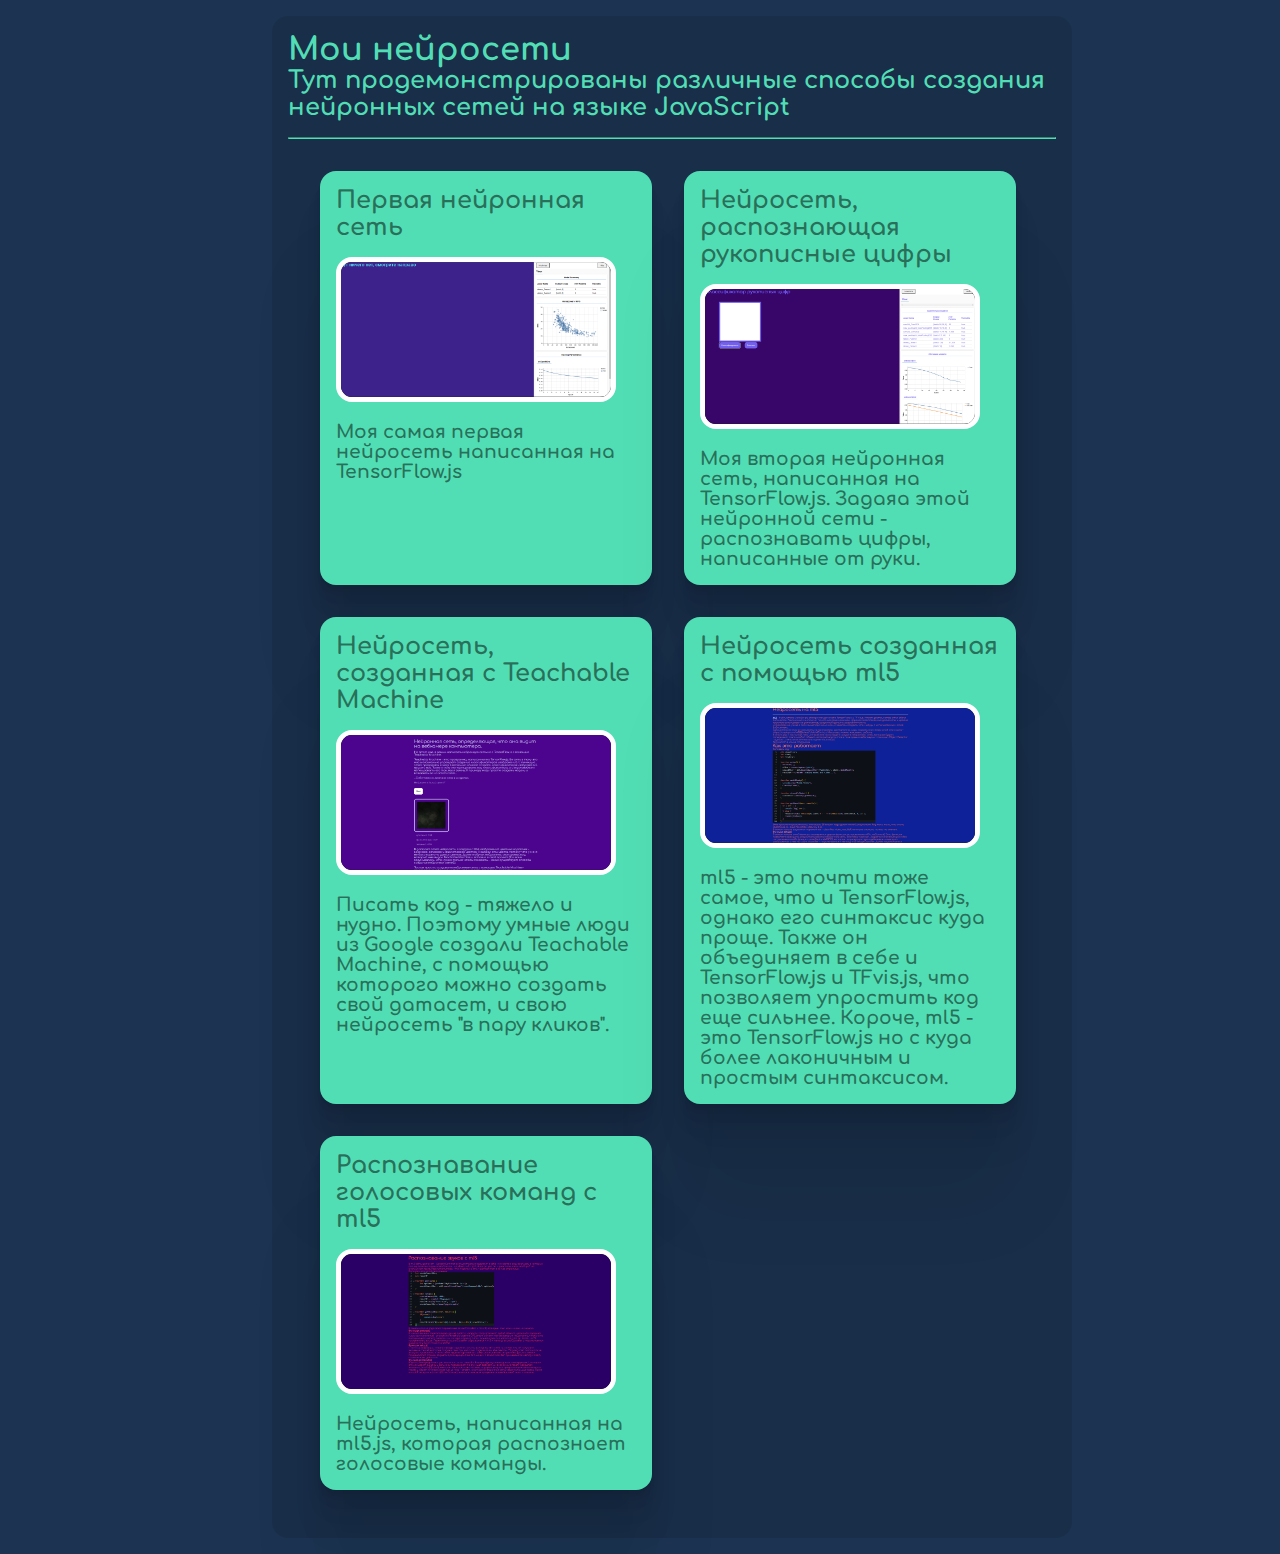
==== index/index.html @ 99d1888d "neurals" ====
<!DOCTYPE html>
<html lang="en">
<head>
    <meta charset="UTF-8">
    <meta http-equiv="X-UA-Compatible" content="IE=edge">
    <meta name="viewport" content="width=device-width, initial-scale=1.0">
    <link rel="stylesheet" href="./index.css">
    <title>Мои нейросети</title>
</head>
<body>
    <div id="Container">
            <h1 class="title">Мои нейросети</h1>
            <h2 class="title">Тут продемонстрированы различные способы создания нейронных сетей на языке JavaScript</h2>
            <hr>

        <div id="Examples">
            <div class="Example">
                <a href="./Neural__1/neural__1.html">
                <h2>Первая нейронная сеть</h2>
                <img src="./Images/Neural__1__Preview.png" alt="preview">
                <h3>Моя самая первая нейросеть написанная на TensorFlow.js</h3>
                </a>
            </div>

            <div class="Example">
                <a href="./Neural__2/neural__2.html">
                <h2>Нейросеть, распознающая рукописные цифры</h2>
                <img src="./Images/neural__2__preview.png" alt="preview">
                <h3>Моя вторая нейронная сеть, написанная на TensorFlow.js. Задаяа этой нейронной сети - распознавать цифры, написанные от руки.</h3>
                </a>
            </div>

            <div class="Example">
                <a href="./Neural__3/neural__3.html">
                <h2>Нейросеть, созданная с Teachable Machine</h2>
                <img src="./Images/Neural__3__preview.png" alt="preview">
                <h3>Писать код - тяжело и нудно. Поэтому умные люди из Google создали Teachable Machine,
                    с помощью которого можно создать свой датасет, и свою нейросеть "в пару кликов".
                </h3>
                </a>
            </div>

            <div class="Example">
                <a href="./Neural__4/index.html">
                <h2>Нейросеть созданная с помощью ml5</h2>
                <img src="./Images/Neural__4__preview.png" alt="preview">
                <h3>ml5 - это почти тоже самое, что и TensorFlow.js, однако его синтаксис куда проще. 
                    Также он объединяет в себе и TensorFlow.js и TFvis.js, что позволяет упростить код
                    еще сильнее. Короче, ml5 - это TensorFlow.js но с куда более лаконичным и простым
                    синтаксисом. 
                </h3>
                </a>
            </div>

            <div class="Example">
                <a href="./Neural__5/index.html">
                <h2>Распознавание голосовых команд с ml5</h2>
                <img src="./Images/Neural__5__preview.png" alt="preview">
                <h3>
                    Нейросеть, написанная на ml5.js, которая распознает голосовые команды.
                </h3>
                </a>
            </div>
        </div>
    </div>
    <script type="text/javascript" src="./index.js"></script>
</body>
</html>
---- index/index.css ----
@import url("https://fonts.googleapis.com/css2?family=Comfortaa:wght@300&display=swap");
* {
  padding: 0;
  margin: 0;
}

body {
  padding-left: 20%;
  padding-right: 20%;
  background: #1c3452;
}

body #Container {
  border-radius: 16px;
  font-family: "Comfortaa", cursive;
  padding: 16px;
  margin: 16px;
  width: 100%;
  height: 100%;
  background: rgba(0, 0, 0, 0.1);
}

body #Container .title {
  color: #52deb4;
}

body #Container hr {
  margin-top: 16px;
  margin-bottom: 16px;
  border-color: #52deb4;
}

body #Container a {
  text-decoration: none;
  color: white;
}

body #Container #Examples {
  margin: 16px;
  display: -webkit-box;
  display: -ms-flexbox;
  display: flex;
  -ms-flex-wrap: wrap;
      flex-wrap: wrap;
}

body #Container #Examples .Example {
  cursor: pointer;
  margin: 16px;
  border-radius: 16px;
  padding: 16px;
  width: 300px;
  background: #52deb4;
  -webkit-box-shadow: 0px 100px 80px rgba(0, 0, 0, 0.07), 0px 41.7776px 33.4221px rgba(0, 0, 0, 0.0503198), 0px 22.3363px 17.869px rgba(0, 0, 0, 0.0417275), 0px 12.5216px 10.0172px rgba(0, 0, 0, 0.035), 0px 6.6501px 5.32008px rgba(0, 0, 0, 0.0282725), 0px 2.76726px 2.21381px rgba(0, 0, 0, 0.0196802);
          box-shadow: 0px 100px 80px rgba(0, 0, 0, 0.07), 0px 41.7776px 33.4221px rgba(0, 0, 0, 0.0503198), 0px 22.3363px 17.869px rgba(0, 0, 0, 0.0417275), 0px 12.5216px 10.0172px rgba(0, 0, 0, 0.035), 0px 6.6501px 5.32008px rgba(0, 0, 0, 0.0282725), 0px 2.76726px 2.21381px rgba(0, 0, 0, 0.0196802);
}

body #Container #Examples .Example h2 {
  color: rgba(0, 0, 0, 0.5);
}

body #Container #Examples .Example img {
  border: white solid 5px;
  background: #000;
  border-radius: 16px;
  height: 135px;
  margin-top: 16px;
  margin-bottom: 16px;
  width: 270px;
}

body #Container #Examples .Example h3 {
  color: rgba(0, 0, 0, 0.5);
}

body #Container #Examples .Example:hover {
  -webkit-transition-duration: 0.3s;
          transition-duration: 0.3s;
  -webkit-transform: scale(1.01);
          transform: scale(1.01);
  margin-top: -1px;
}
/*# sourceMappingURL=index.css.map */
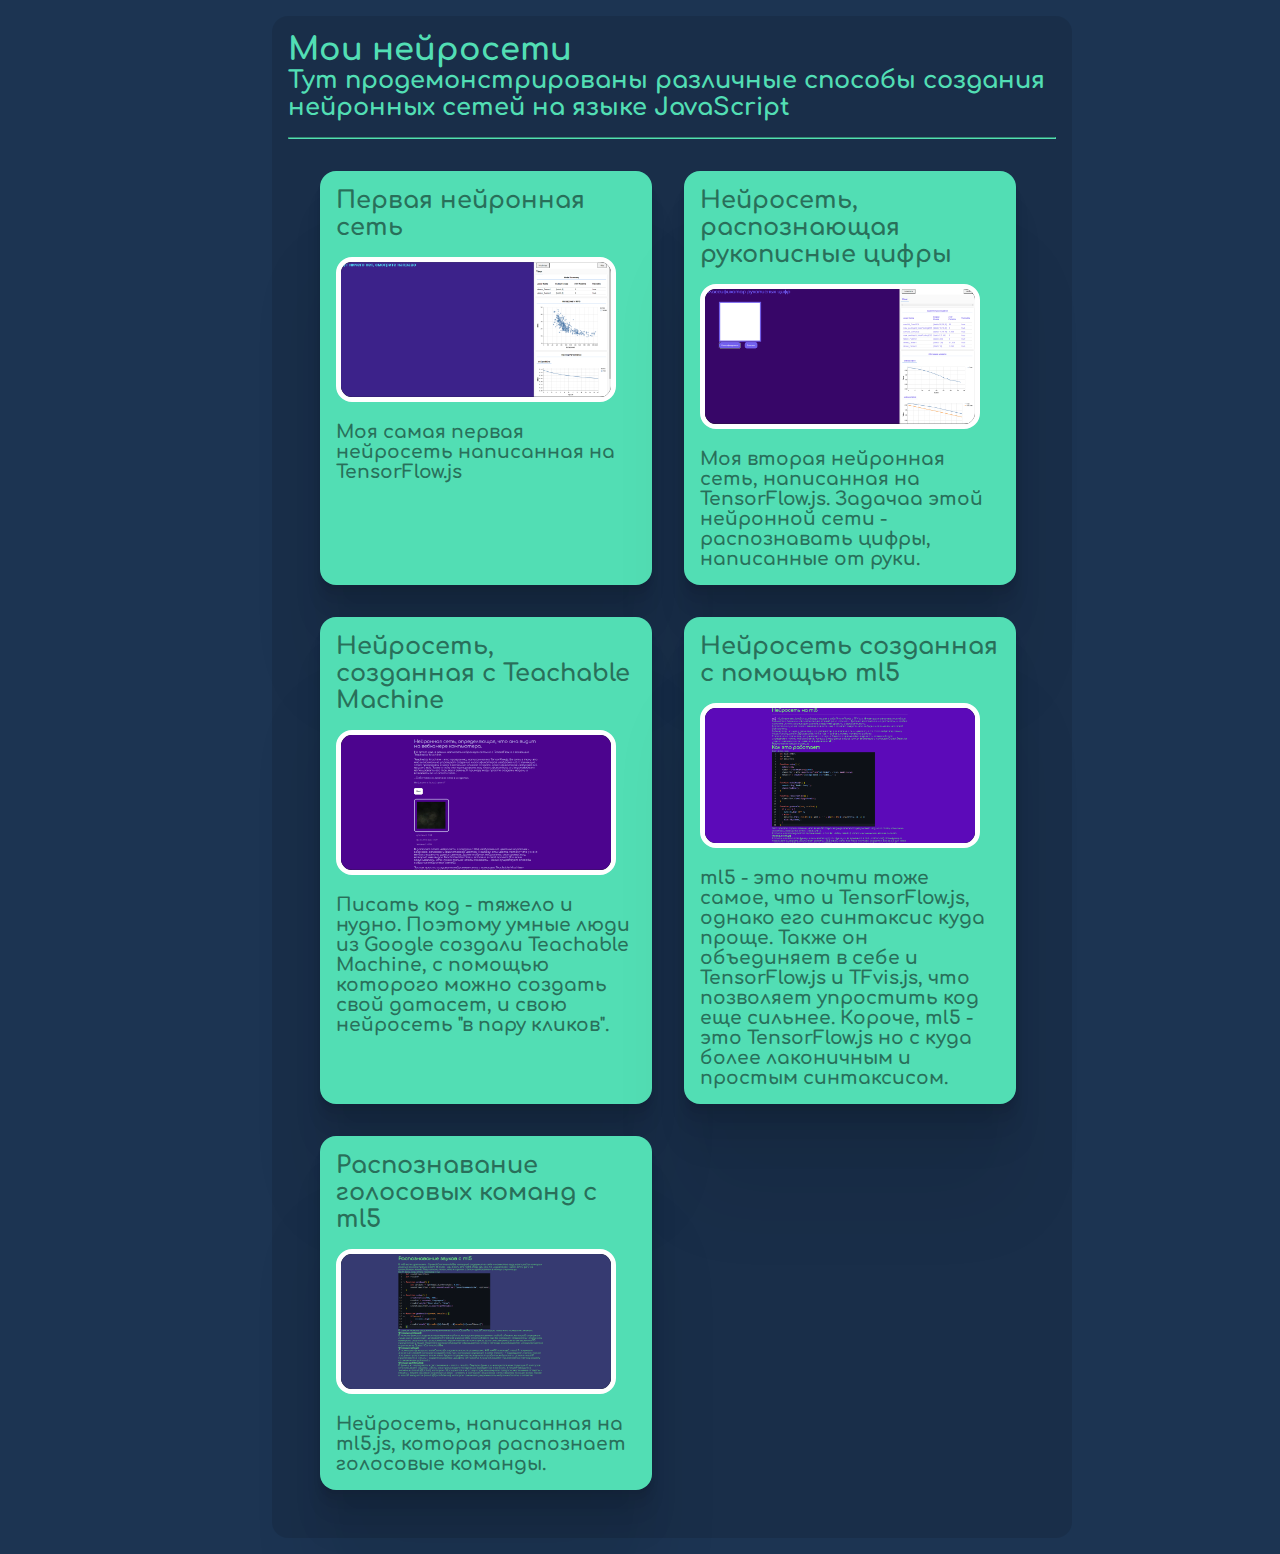
==== commit a0d981b8: "mmm" ====
--- a/index/index.html
+++ b/index/index.html
@@ -26,7 +26,7 @@
                 <a href="./Neural__2/neural__2.html">
                 <h2>Нейросеть, распознающая рукописные цифры</h2>
                 <img src="./Images/neural__2__preview.png" alt="preview">
-                <h3>Моя вторая нейронная сеть, написанная на TensorFlow.js. Задаяа этой нейронной сети - распознавать цифры, написанные от руки.</h3>
+                <h3>Моя вторая нейронная сеть, написанная на TensorFlow.js. Задачаа этой нейронной сети - распознавать цифры, написанные от руки.</h3>
                 </a>
             </div>
 
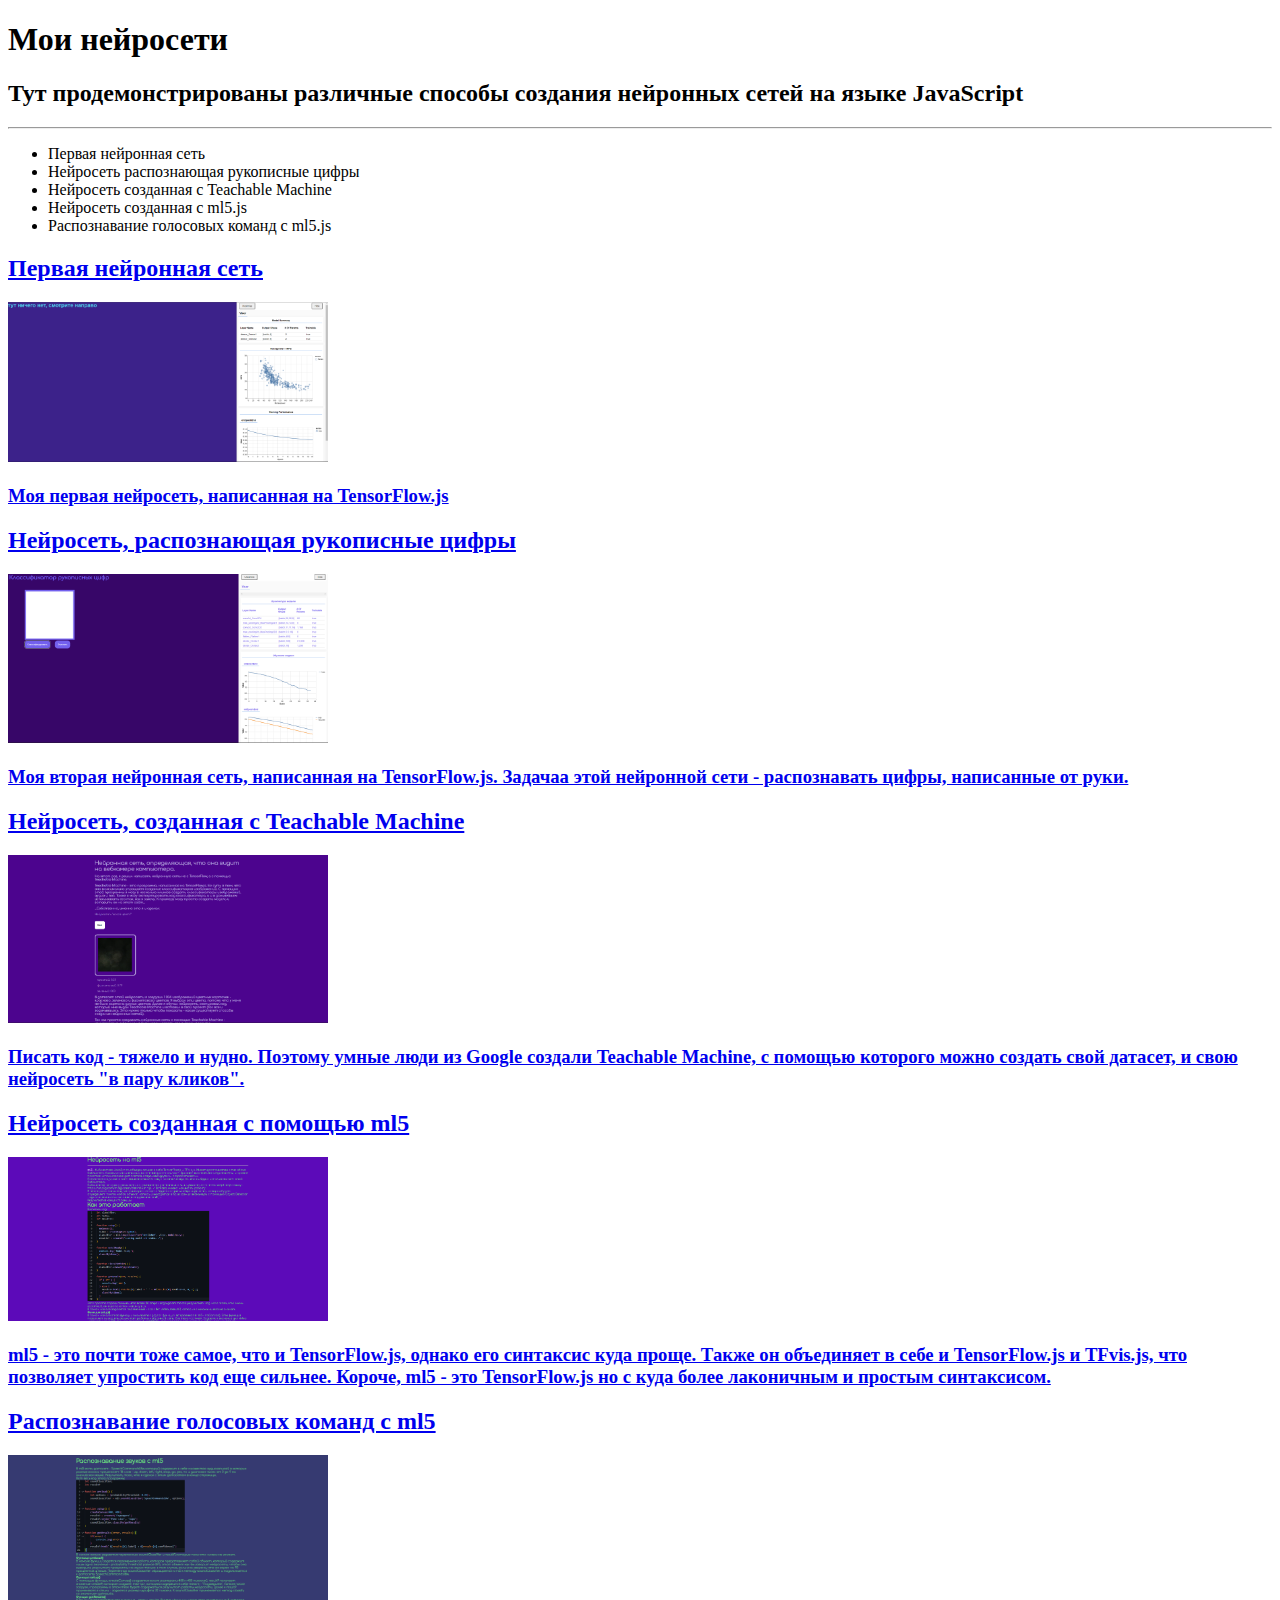
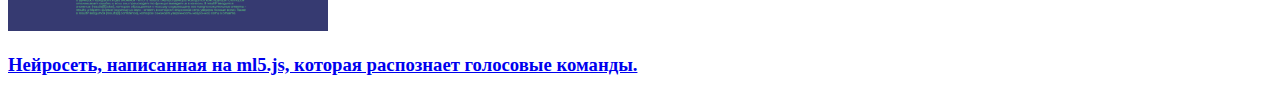
==== commit 1a6a252e: "произошел редизайн" ====
--- a/index/index.html
+++ b/index/index.html
@@ -4,46 +4,63 @@
     <meta charset="UTF-8">
     <meta http-equiv="X-UA-Compatible" content="IE=edge">
     <meta name="viewport" content="width=device-width, initial-scale=1.0">
-    <link rel="stylesheet" href="./index.css">
+    <link href="//cdn.muicss.com/mui-0.10.3/css/mui.min.css" rel="stylesheet" type="text/css" />
+    <script src="//cdn.muicss.com/mui-0.10.3/js/mui.min.js"></script>
     <title>Мои нейросети</title>
 </head>
 <body>
-    <div id="Container">
+    <div class="mui-container">
             <h1 class="title">Мои нейросети</h1>
             <h2 class="title">Тут продемонстрированы различные способы создания нейронных сетей на языке JavaScript</h2>
             <hr>
 
-        <div id="Examples">
-            <div class="Example">
+        <ul class="mui-tabs__bar">
+            <li><a data-mui-toggle="tab" data-mui-controls="pane-justified-1">Первая нейронная сеть</a></li>
+            <li><a data-mui-toggle="tab" data-mui-controls="pane-justified-2">Нейросеть распознающая рукописные цифры</a></li>
+            <li><a data-mui-toggle="tab" data-mui-controls="pane-justified-3">Нейросеть созданная с Teachable Machine</a></li>
+            <li><a data-mui-toggle="tab" data-mui-controls="pane-justified-4">Нейросеть созданная с ml5.js</a></li>
+            <li><a data-mui-toggle="tab" data-mui-controls="pane-justified-5">Распознавание голосовых команд с ml5.js</a></li>
+        </ul>
+
+        <div class="mui-tabs__pane mui--is-active" id="pane-justified-1">
+            <div class="card-panel">
                 <a href="./Neural__1/neural__1.html">
                 <h2>Первая нейронная сеть</h2>
-                <img src="./Images/Neural__1__Preview.png" alt="preview">
-                <h3>Моя самая первая нейросеть написанная на TensorFlow.js</h3>
+                <img src="./Images/Neural__1__Preview.png" width="320" alt="preview">
+                <h3>Моя первая нейросеть, написанная на TensorFlow.js</h3>
                 </a>
             </div>
+        </div>
 
-            <div class="Example">
+
+                <div class="mui-tabs__pane" id="pane-justified-2">
+            <div class="card-panel">
                 <a href="./Neural__2/neural__2.html">
                 <h2>Нейросеть, распознающая рукописные цифры</h2>
-                <img src="./Images/neural__2__preview.png" alt="preview">
+                <img src="./Images/neural__2__preview.png" width="320" alt="preview">
                 <h3>Моя вторая нейронная сеть, написанная на TensorFlow.js. Задачаа этой нейронной сети - распознавать цифры, написанные от руки.</h3>
                 </a>
             </div>
+                </div>
 
-            <div class="Example">
+
+            <div class="mui-tabs__pane" id="pane-justified-3">
+            <div class="card-panel">
                 <a href="./Neural__3/neural__3.html">
                 <h2>Нейросеть, созданная с Teachable Machine</h2>
-                <img src="./Images/Neural__3__preview.png" alt="preview">
+                <img src="./Images/Neural__3__preview.png" width="320" alt="preview">
                 <h3>Писать код - тяжело и нудно. Поэтому умные люди из Google создали Teachable Machine,
                     с помощью которого можно создать свой датасет, и свою нейросеть "в пару кликов".
                 </h3>
                 </a>
             </div>
+                </div>
 
-            <div class="Example">
+            <div class="mui-tabs__pane" id="pane-justified-4">
+            <div class="card-panel">
                 <a href="./Neural__4/index.html">
                 <h2>Нейросеть созданная с помощью ml5</h2>
-                <img src="./Images/Neural__4__preview.png" alt="preview">
+                <img src="./Images/Neural__4__preview.png" width="320" alt="preview">
                 <h3>ml5 - это почти тоже самое, что и TensorFlow.js, однако его синтаксис куда проще. 
                     Также он объединяет в себе и TensorFlow.js и TFvis.js, что позволяет упростить код
                     еще сильнее. Короче, ml5 - это TensorFlow.js но с куда более лаконичным и простым
@@ -51,18 +68,19 @@
                 </h3>
                 </a>
             </div>
+                </div>
 
-            <div class="Example">
+        <div class="mui-tabs__pane" id="pane-justified-5">
+            <div class="card-panel">
                 <a href="./Neural__5/index.html">
-                <h2>Распознавание голосовых команд с ml5</h2>
-                <img src="./Images/Neural__5__preview.png" alt="preview">
-                <h3>
-                    Нейросеть, написанная на ml5.js, которая распознает голосовые команды.
-                </h3>
+                    <h2>Распознавание голосовых команд с ml5</h2>
+                    <img src="./Images/Neural__5__preview.png" width="320" alt="preview">
+                    <h3>
+                        Нейросеть, написанная на ml5.js, которая распознает голосовые команды.
+                    </h3>
                 </a>
             </div>
         </div>
-    </div>
     <script type="text/javascript" src="./index.js"></script>
 </body>
 </html>